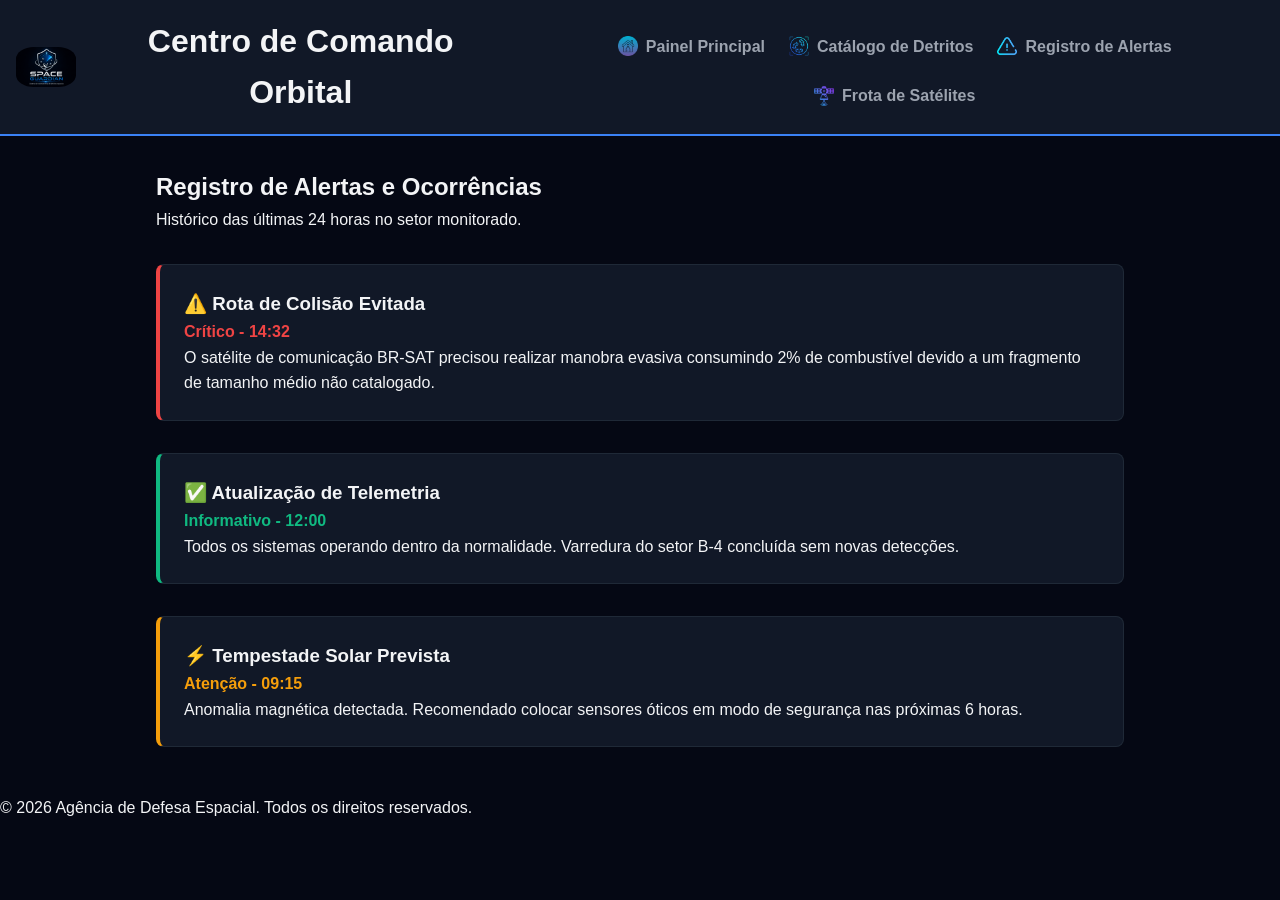
==== alertas.html @ 9598dd78 "REFATORAÇÃO DO SISTEMA COMPLETO" ====
<!DOCTYPE html>
<html lang="pt-BR">
<head>
    <meta charset="UTF-8">
    <meta name="viewport" content="width=device-width, initial-scale=1.0">
    <title>Alertas do Sistema | Sistema Orbital</title>
    <link rel="stylesheet" href="css/styles.css">
</head>
<body>
    <header class="cabecalho-principal">
    <div class="marca">
        <img src="assets/images/Space-guardian-logo.png" alt="Logo da Agência de Defesa Espacial" class="logo-imagem">
        <h1>Centro de Comando Orbital</h1>
    </div>
    
    <nav aria-label="Navegação Completa">
        <ul>
            <li>
                <a href="teste.html">
                    <img src="assets/icons/lar.png" alt="" class="icone-menu" aria-hidden="true">
                    Painel Principal
                </a>
            </li>
            <li>
                <a href="detritos.html">
                    <img src="assets/icons/microscopico.png" alt="" class="icone-menu" aria-hidden="true">
                    Catálogo de Detritos
                </a>
            </li>
            <li>
                <a href="alertas.html">
                    <img src="assets/icons/perigo.png" alt="" class="icone-menu" aria-hidden="true">
                    Registro de Alertas
                </a>
            </li>
            <li>
                <a href="satelites.html">
                    <img src="assets/icons/satelite2.png" alt="" class="icone-menu" aria-hidden="true">
                    Frota de Satélites
                </a>
            </li>
        </ul>
    </nav>
</header>

    <main class="container">
        <h2>Registro de Alertas e Ocorrências</h2>
        <p>Histórico das últimas 24 horas no setor monitorado.</p>
        
        <section class="grid-botoes" style="margin-top: 2rem;">
            <article class="card" style="border-left: 4px solid var(--cor-perigo);">
                <header>
                    <h3>⚠️ Rota de Colisão Evitada</h3>
                    <span class="status-perigo">Crítico - 14:32</span>
                </header>
                <p>O satélite de comunicação BR-SAT precisou realizar manobra evasiva consumindo 2% de combustível devido a um fragmento de tamanho médio não catalogado.</p>
            </article>

            <article class="card" style="border-left: 4px solid var(--cor-sucesso);">
                <header>
                    <h3>✅ Atualização de Telemetria</h3>
                    <span class="status-seguro">Informativo - 12:00</span>
                </header>
                <p>Todos os sistemas operando dentro da normalidade. Varredura do setor B-4 concluída sem novas detecções.</p>
            </article>

            <article class="card" style="border-left: 4px solid #f59e0b;">
                <header>
                    <h3>⚡ Tempestade Solar Prevista</h3>
                    <span style="color: #f59e0b; font-weight: bold;">Atenção - 09:15</span>
                </header>
                <p>Anomalia magnética detectada. Recomendado colocar sensores óticos em modo de segurança nas próximas 6 horas.</p>
            </article>
        </section>
    </main>

    <footer>
        <p>&copy; 2026 Agência de Defesa Espacial. Todos os direitos reservados.</p>
    </footer>
</body>
</html>
---- css/styles.css ----
/* =========================================
   Design Tokens (Variáveis)
   ========================================= */
:root {
    --cor-fundo: #050814;
    --cor-superficie: #111827;
    --cor-texto-principal: #f3f4f6;
    --cor-texto-secundario: #9ca3af;
    
    --cor-primaria: #3b82f6; /* Azul espacial */
    --cor-primaria-hover: #2563eb;
    --cor-sucesso: #10b981; /* Verde */
    --cor-perigo: #ef4444; /* Vermelho alerta */
    
    --fonte-principal: 'Segoe UI', Tahoma, Geneva, Verdana, sans-serif;
    --espacamento-padrao: 1rem;
    --borda-raio: 8px;
}

/* =========================================
   Reset e Tipografia Base
   ========================================= */
* {
    margin: 0;
    padding: 0;
    box-sizing: border-box;
}

body {
    background-color: var(--cor-fundo);
    color: var(--cor-texto-principal);
    font-family: var(--fonte-principal);
    line-height: 1.6;
}

/* =========================================
   Layout do Cabeçalho e Logo
   ========================================= */
.cabecalho-principal {
    background-color: var(--cor-superficie);
    padding: 1rem var(--espacamento-padrao);
    border-bottom: 2px solid var(--cor-primaria);
    
    /* Flexbox para alinhar logo/título com a navegação */
    display: flex;
    flex-direction: column;
    align-items: center;
    gap: 1rem;
}

.marca {
    display: flex;
    align-items: center;
    gap: 1rem; /* Espaçamento entre a logo e o texto h1 */
}

.logo-imagem {
    width: 60px; /* Tamanho da logo - ajuste conforme o seu arquivo */
    height: auto;
    object-fit: contain;
    border-radius: 30%; /* Deixa a logo circular, se for o caso */
}

.cabecalho-principal ul {
    list-style: none;
    display: flex;
    flex-wrap: wrap;
    justify-content: center;
    gap: 1.5rem;
}

.cabecalho-principal a {
    color: var(--cor-texto-secundario);
    text-decoration: none;
    font-weight: bold;
    transition: color 0.3s;
}

.cabecalho-principal a:hover { 
    color: var(--cor-primaria); 
}

/* Responsividade do cabeçalho para telas maiores (Desktop) */
@media (min-width: 768px) {
    .cabecalho-principal {
        flex-direction: row; /* Coloca a marca e o menu lado a lado */
        justify-content: space-between; /* Logo/Título na esquerda, Menu na direita */
        align-items: center; /* Centraliza tudo verticalmente */
    }
    
    .cabecalho-principal ul {
        justify-content: flex-end; /* Garante que os itens do menu fiquem alinhados à direita */
        gap: 2rem; /* Espaçamento entre as opções do menu */
    }
}
/* Estilo dos links do menu */
.cabecalho-principal a {
    color: var(--cor-texto-secundario);
    text-decoration: none;
    font-weight: bold;
    transition: color 0.3s;
    
    /* Adicionando Flexbox para alinhar ícone e texto */
    display: flex;
    align-items: center;
    gap: 0.5rem; /* Espaço entre o ícone e o texto */
}

.cabecalho-principal a:hover { 
    color: var(--cor-primaria); 
}

/* Tamanho e comportamento dos ícones do menu */
.icone-menu {
    width: 20px; /* Ajuste este valor se quiser ícones maiores ou menores */
    height: 20px;
    object-fit: contain; /* Garante que o ícone não fique distorcido */
    transition: opacity 0.3s;
}

/* Efeito visual extra ao passar o mouse */
.cabecalho-principal a:hover .icone-menu {
    opacity: 0.8;
}




.container {
    max-width: 1000px;
    margin: 2rem auto;
    padding: 0 var(--espacamento-padrao);
}

.card {
    background-color: var(--cor-superficie);
    padding: 1.5rem;
    border-radius: var(--borda-raio);
    border: 1px solid #1f2937;
    margin-bottom: 1rem;
}

/* Botões */
.btn {
    padding: 0.75rem 1.5rem;
    border: none;
    border-radius: var(--borda-raio);
    font-weight: bold;
    cursor: pointer;
    transition: background-color 0.3s;
    width: 100%;
}

.btn:disabled {
    opacity: 0.5;
    cursor: not-allowed;
}

.btn-primario { background-color: var(--cor-primaria); color: white; }
.btn-primario:hover:not(:disabled) { background-color: var(--cor-primaria-hover); }

.btn-secundario { background-color: transparent; border: 2px solid var(--cor-primaria); color: var(--cor-primaria); }
.btn-secundario:hover:not(:disabled) { background-color: var(--cor-primaria); color: white; }

.btn-perigo { background-color: var(--cor-perigo); color: white; }
.btn-perigo:hover:not(:disabled) { background-color: #dc2626; }

/* Utilitários de Estado e Formulários */
.oculto { display: none !important; }
.status-seguro { color: var(--cor-sucesso); font-weight: bold; }
.status-perigo { color: var(--cor-perigo); font-weight: bold; animation: piscar 1s infinite; }

input {
    width: 100%;
    padding: 0.75rem;
    margin-bottom: 1rem;
    background-color: var(--cor-fundo);
    border: 1px solid var(--cor-texto-secundario);
    color: var(--cor-texto-principal);
    border-radius: 4px;
}

.mensagem-erro { color: var(--cor-perigo); margin-top: 0.5rem; font-size: 0.9rem; }

/* =========================================
   Layout e Responsividade
   ========================================= */
.cabecalho-principal {
    background-color: var(--cor-superficie);
    padding: 1rem var(--espacamento-padrao);
    text-align: center;
    border-bottom: 2px solid var(--cor-primaria);
}

.cabecalho-principal ul {
    list-style: none;
    display: flex;
    justify-content: center;
    gap: 1.5rem;
    margin-top: 0.5rem;
}

.cabecalho-principal a {
    color: var(--cor-texto-secundario);
    text-decoration: none;
}

.cabecalho-principal a:hover { color: var(--cor-primaria); }

.grid-layout { display: grid; gap: 1rem; }
.grid-botoes { display: flex; gap: 1rem; flex-direction: column; }

@keyframes piscar {
    0% { opacity: 1; }
    50% { opacity: 0.5; }
    100% { opacity: 1; }
}

/* Responsividade do cabeçalho para telas maiores (Desktop) */


/* =========================================
   Estilos de Tabelas (Página de Detritos)
   ========================================= */
.tabela-dados {
    width: 100%;
    border-collapse: collapse;
    margin-top: 1rem;
    color: var(--cor-texto-principal);
}

.tabela-dados th, .tabela-dados td {
    padding: 1rem;
    text-align: left;
    border-bottom: 1px solid #1f2937;
}

.tabela-dados th {
    background-color: #1f2937;
    color: var(--cor-primaria);
    font-weight: bold;
}

.tabela-dados tbody tr:hover {
    background-color: #1a2235;
}

.btn {
    padding: 0.75rem 1.5rem;
    border: none;
    border-radius: var(--borda-raio);
    font-weight: bold;
    cursor: pointer;
    transition: background-color 0.3s;
    width: 100%;
    /* Garante consistência se aplicado em tags <a> */
    display: inline-block;
    text-align: center;
    text-decoration: none;
}
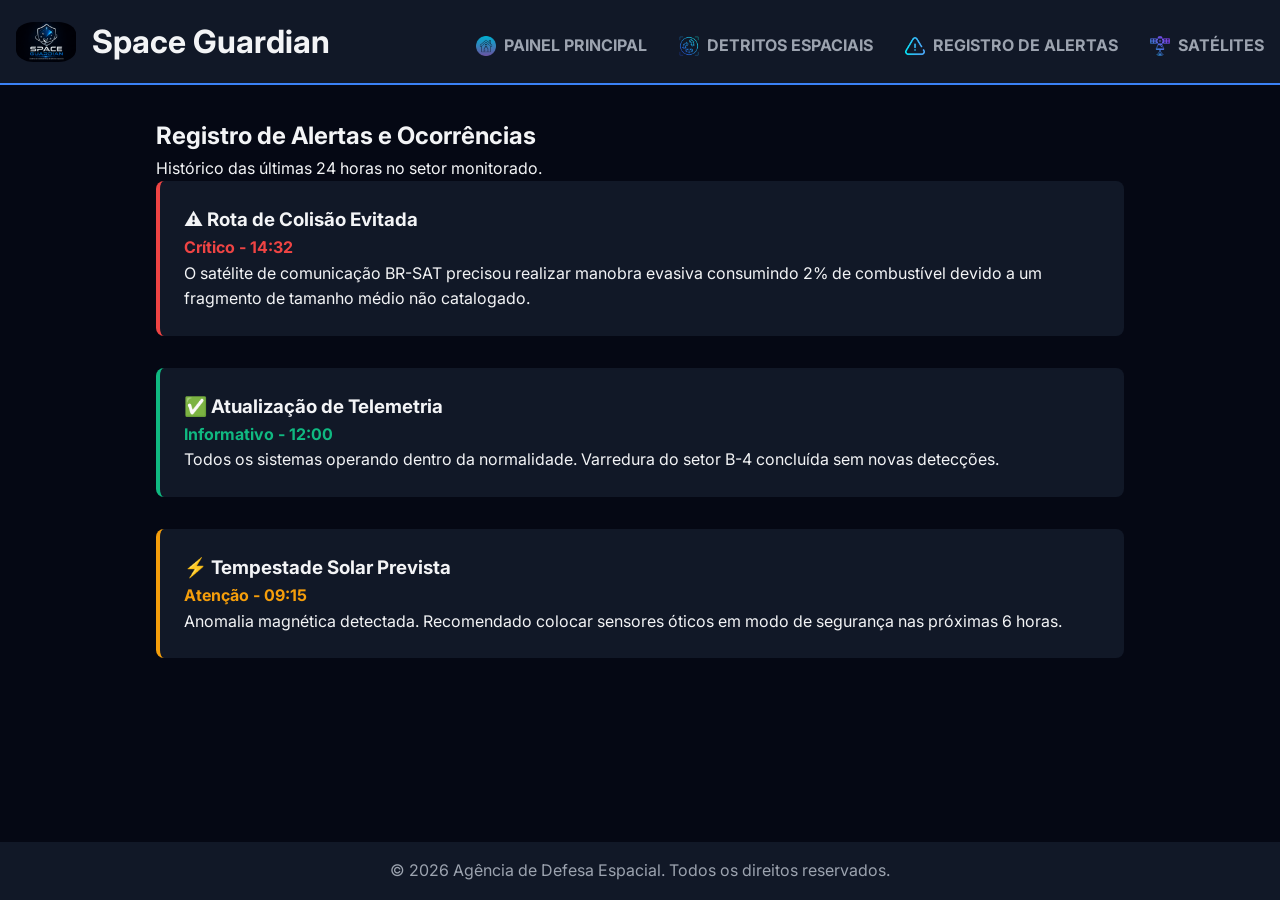
==== commit b84077be: "Ajustes no CSS e HTML" ====
--- a/alertas.html
+++ b/alertas.html
@@ -4,78 +4,107 @@
     <meta charset="UTF-8">
     <meta name="viewport" content="width=device-width, initial-scale=1.0">
     <title>Alertas do Sistema | Sistema Orbital</title>
+
     <link rel="stylesheet" href="css/styles.css">
+    <link rel="icon" type="image/png" href="assets/images/Space-guardian-logo.png">
+
+    <link rel="preconnect" href="https://fonts.googleapis.com">
+    <link rel="preconnect" href="https://fonts.gstatic.com" crossorigin>
+    <link href="https://fonts.googleapis.com/css2?family=Inter:wght@100..900&display=swap" rel="stylesheet">
 </head>
+
 <body>
-    <header class="cabecalho-principal">
+
+<header class="cabecalho-principal">
     <div class="marca">
         <img src="assets/images/Space-guardian-logo.png" alt="Logo da Agência de Defesa Espacial" class="logo-imagem">
-        <h1>Centro de Comando Orbital</h1>
+        <h1>Space Guardian</h1>
     </div>
-    
+
     <nav aria-label="Navegação Completa">
         <ul>
             <li>
-                <a href="teste.html">
-                    <img src="assets/icons/lar.png" alt="" class="icone-menu" aria-hidden="true">
-                    Painel Principal
+                <a href="index.html">
+                    <img src="assets/icons/lar.png" alt="" class="icone-menu">
+                    PAINEL PRINCIPAL
                 </a>
             </li>
+
             <li>
                 <a href="detritos.html">
-                    <img src="assets/icons/microscopico.png" alt="" class="icone-menu" aria-hidden="true">
-                    Catálogo de Detritos
+                    <img src="assets/icons/microscopico.png" alt="" class="icone-menu">
+                    DETRITOS ESPACIAIS
                 </a>
             </li>
+
             <li>
                 <a href="alertas.html">
-                    <img src="assets/icons/perigo.png" alt="" class="icone-menu" aria-hidden="true">
-                    Registro de Alertas
+                    <img src="assets/icons/perigo.png" alt="" class="icone-menu">
+                    REGISTRO DE ALERTAS
                 </a>
             </li>
+
             <li>
                 <a href="satelites.html">
-                    <img src="assets/icons/satelite2.png" alt="" class="icone-menu" aria-hidden="true">
-                    Frota de Satélites
+                    <img src="assets/icons/satelite2.png" alt="" class="icone-menu">
+                    SATÉLITES
                 </a>
             </li>
         </ul>
     </nav>
 </header>
 
-    <main class="container">
-        <h2>Registro de Alertas e Ocorrências</h2>
-        <p>Histórico das últimas 24 horas no setor monitorado.</p>
-        
-        <section class="grid-botoes" style="margin-top: 2rem;">
-            <article class="card" style="border-left: 4px solid var(--cor-perigo);">
-                <header>
-                    <h3>⚠️ Rota de Colisão Evitada</h3>
-                    <span class="status-perigo">Crítico - 14:32</span>
-                </header>
-                <p>O satélite de comunicação BR-SAT precisou realizar manobra evasiva consumindo 2% de combustível devido a um fragmento de tamanho médio não catalogado.</p>
-            </article>
+<main class="container">
 
-            <article class="card" style="border-left: 4px solid var(--cor-sucesso);">
-                <header>
-                    <h3>✅ Atualização de Telemetria</h3>
-                    <span class="status-seguro">Informativo - 12:00</span>
-                </header>
-                <p>Todos os sistemas operando dentro da normalidade. Varredura do setor B-4 concluída sem novas detecções.</p>
-            </article>
+    <h2>Registro de Alertas e Ocorrências</h2>
+    <p>Histórico das últimas 24 horas no setor monitorado.</p>
 
-            <article class="card" style="border-left: 4px solid #f59e0b;">
-                <header>
-                    <h3>⚡ Tempestade Solar Prevista</h3>
-                    <span style="color: #f59e0b; font-weight: bold;">Atenção - 09:15</span>
-                </header>
-                <p>Anomalia magnética detectada. Recomendado colocar sensores óticos em modo de segurança nas próximas 6 horas.</p>
-            </article>
-        </section>
-    </main>
+    <section class="alertas-grid">
 
-    <footer>
-        <p>&copy; 2026 Agência de Defesa Espacial. Todos os direitos reservados.</p>
-    </footer>
+        <article class="card_alertas alerta-critico">
+            <header>
+                <h3>⚠️ Rota de Colisão Evitada</h3>
+                <span class="status-perigo">Crítico - 14:32</span>
+            </header>
+
+            <p>
+                O satélite de comunicação BR-SAT precisou realizar manobra evasiva
+                consumindo 2% de combustível devido a um fragmento de tamanho médio
+                não catalogado.
+            </p>
+        </article>
+
+        <article class="card_alertas alerta-sucesso">
+            <header>
+                <h3>✅ Atualização de Telemetria</h3>
+                <span class="status-seguro">Informativo - 12:00</span>
+            </header>
+
+            <p>
+                Todos os sistemas operando dentro da normalidade.
+                Varredura do setor B-4 concluída sem novas detecções.
+            </p>
+        </article>
+
+        <article class="card_alertas alerta-atencao">
+            <header>
+                <h3>⚡ Tempestade Solar Prevista</h3>
+                <span class="status-atencao">Atenção - 09:15</span>
+            </header>
+
+            <p>
+                Anomalia magnética detectada. Recomendado colocar sensores óticos
+                em modo de segurança nas próximas 6 horas.
+            </p>
+        </article>
+
+    </section>
+
+</main>
+
+<footer>
+    <p>&copy; 2026 Agência de Defesa Espacial. Todos os direitos reservados.</p>
+</footer>
+
 </body>
 </html>
--- a/css/styles.css
+++ b/css/styles.css
@@ -1,64 +1,117 @@
 /* =========================================
-   Design Tokens (Variáveis)
-   ========================================= */
+   1. VARIÁVEIS GLOBAIS
+========================================= */
+
 :root {
     --cor-fundo: #050814;
     --cor-superficie: #111827;
     --cor-texto-principal: #f3f4f6;
     --cor-texto-secundario: #9ca3af;
-    
-    --cor-primaria: #3b82f6; /* Azul espacial */
+
+    --cor-primaria: #3b82f6;
     --cor-primaria-hover: #2563eb;
-    --cor-sucesso: #10b981; /* Verde */
-    --cor-perigo: #ef4444; /* Vermelho alerta */
-    
-    --fonte-principal: 'Segoe UI', Tahoma, Geneva, Verdana, sans-serif;
+    --cor-sucesso: #10b981;
+    --cor-perigo: #ef4444;
+    --cor-atencao: #f59e0b;
+
+    --fonte-principal: 'Inter', sans-serif;
+
     --espacamento-padrao: 1rem;
     --borda-raio: 8px;
 }
 
-/* =========================================
-   Reset e Tipografia Base
-   ========================================= */
+
+/* =========================================
+   2. RESET E BASE
+========================================= */
+
 * {
     margin: 0;
     padding: 0;
     box-sizing: border-box;
 }
 
+html,
 body {
+    min-height: 100vh;
+    margin: 0;
+}
+
+body {
+    display: flex;
+    flex-direction: column;
     background-color: var(--cor-fundo);
     color: var(--cor-texto-principal);
     font-family: var(--fonte-principal);
     line-height: 1.6;
 }
 
-/* =========================================
-   Layout do Cabeçalho e Logo
-   ========================================= */
+main {
+    flex: 1;
+}
+
+
+/* =========================================
+   3. CONTAINER E LAYOUT
+========================================= */
+
+.container {
+    max-width: 1000px;
+    margin: 2rem auto;
+    padding: 0 var(--espacamento-padrao);
+}
+
+.grid-layout {
+    display: grid;
+    gap: 1rem;
+}
+
+.grid-botoes {
+    display: flex;
+    gap: 1rem;
+    flex-direction: column;
+    border: 1px solid var(--cor-perigo);
+}
+
+.divisor {
+    margin: 2rem 0;
+    border-color: #1f2937;
+}
+
+.divisor-linha {
+    margin: 2rem 0;
+    border: none;
+    border-top: 1px solid #1f2937;
+}
+
+
+/* =========================================
+   4. CABEÇALHO E MENU
+========================================= */
+
 .cabecalho-principal {
     background-color: var(--cor-superficie);
     padding: 1rem var(--espacamento-padrao);
     border-bottom: 2px solid var(--cor-primaria);
-    
-    /* Flexbox para alinhar logo/título com a navegação */
+
     display: flex;
     flex-direction: column;
     align-items: center;
     gap: 1rem;
+    text-align: center;
 }
 
 .marca {
     display: flex;
     align-items: center;
-    gap: 1rem; /* Espaçamento entre a logo e o texto h1 */
+    gap: 1rem;
 }
 
 .logo-imagem {
-    width: 60px; /* Tamanho da logo - ajuste conforme o seu arquivo */
+    width: 60px;
     height: auto;
     object-fit: contain;
-    border-radius: 30%; /* Deixa a logo circular, se for o caso */
+    border-radius: 30%;
 }
 
 .cabecalho-principal ul {
@@ -67,6 +120,7 @@
     flex-wrap: wrap;
     justify-content: center;
     gap: 1.5rem;
+    margin-top: 0.5rem;
 }
 
 .cabecalho-principal a {
@@ -74,73 +128,163 @@
     text-decoration: none;
     font-weight: bold;
     transition: color 0.3s;
-}
-
-.cabecalho-principal a:hover { 
-    color: var(--cor-primaria); 
-}
-
-/* Responsividade do cabeçalho para telas maiores (Desktop) */
-@media (min-width: 768px) {
-    .cabecalho-principal {
-        flex-direction: row; /* Coloca a marca e o menu lado a lado */
-        justify-content: space-between; /* Logo/Título na esquerda, Menu na direita */
-        align-items: center; /* Centraliza tudo verticalmente */
-    }
-    
-    .cabecalho-principal ul {
-        justify-content: flex-end; /* Garante que os itens do menu fiquem alinhados à direita */
-        gap: 2rem; /* Espaçamento entre as opções do menu */
-    }
-}
-/* Estilo dos links do menu */
-.cabecalho-principal a {
-    color: var(--cor-texto-secundario);
-    text-decoration: none;
-    font-weight: bold;
-    transition: color 0.3s;
-    
-    /* Adicionando Flexbox para alinhar ícone e texto */
+
     display: flex;
     align-items: center;
-    gap: 0.5rem; /* Espaço entre o ícone e o texto */
-}
-
-.cabecalho-principal a:hover { 
-    color: var(--cor-primaria); 
-}
-
-/* Tamanho e comportamento dos ícones do menu */
+    gap: 0.5rem;
+}
+
+.cabecalho-principal a:hover {
+    color: var(--cor-primaria);
+}
+
 .icone-menu {
-    width: 20px; /* Ajuste este valor se quiser ícones maiores ou menores */
+    width: 20px;
     height: 20px;
-    object-fit: contain; /* Garante que o ícone não fique distorcido */
+    object-fit: contain;
     transition: opacity 0.3s;
 }
 
-/* Efeito visual extra ao passar o mouse */
 .cabecalho-principal a:hover .icone-menu {
     opacity: 0.8;
 }
 
 
-
-
-.container {
-    max-width: 1000px;
-    margin: 2rem auto;
-    padding: 0 var(--espacamento-padrao);
-}
+/* =========================================
+   5. CARDS GERAIS
+========================================= */
 
 .card {
     background-color: var(--cor-superficie);
     padding: 1.5rem;
     border-radius: var(--borda-raio);
-    border: 1px solid #1f2937;
-    margin-bottom: 1rem;
-}
-
-/* Botões */
+    border: 1px solid var(--cor-primaria);
+    margin-bottom: 1rem;
+}
+
+.card-sistema {
+    border-top-width: 3px;
+    border-top-style: solid;
+}
+
+.card-detritos {
+    border: 1px solid var(--cor-primaria);
+}
+
+.card-alertas {
+    border: 1px solid var(--cor-perigo);
+}
+
+.card-satelites {
+    border: 1px solid var(--cor-sucesso);
+}
+
+.descricao-card {
+    color: var(--cor-texto-secundario);
+    margin-bottom: 1rem;
+    font-size: 0.9rem;
+}
+
+.link-card {
+    display: inline-block;
+    text-align: center;
+    text-decoration: none;
+}
+
+.titulo-navegacao {
+    margin: 2rem 0 1rem;
+}
+
+
+/* =========================================
+   6. CARDS DE ALERTAS
+========================================= */
+
+.alertas-grid {
+    display: grid;
+    gap: 1rem;
+}
+
+.card_alertas {
+    background-color: var(--cor-superficie);
+    padding: 1.5rem;
+    border-radius: var(--borda-raio);
+    margin-bottom: 1rem;
+    transition: 0.3s ease;
+}
+
+.card_alertas:hover {
+    transform: translateY(-5px);
+    box-shadow: 0 12px 24px rgba(0, 0, 0, 0.2);
+}
+
+.alerta-critico {
+    border-left: 4px solid var(--cor-perigo);
+}
+
+.alerta-sucesso {
+    border-left: 4px solid var(--cor-sucesso);
+}
+
+.alerta-atencao {
+    border-left: 4px solid var(--cor-atencao);
+}
+
+
+/* =========================================
+   7. CARDS DE SATÉLITES
+========================================= */
+
+.card_status {
+    background-color: var(--cor-superficie);
+    padding: 1.5rem;
+    border-radius: var(--borda-raio);
+}
+
+.painel-status {
+    border-left: 4px solid var(--cor-primaria);
+}
+
+.painel_meteoro {
+    border-left: 4px solid var(--cor-perigo);
+}
+
+
+/* =========================================
+   8. CARD DE EVACUAÇÃO
+========================================= */
+
+.card-evacuacao {
+    background-color: var(--cor-superficie);
+    padding: 1.5rem;
+    border-radius: var(--borda-raio);
+    border: 1px solid var(--cor-perigo);
+    margin-bottom: 1rem;
+}
+
+.descricao-evacuacao {
+    margin-bottom: 1rem;
+    color: var(--cor-texto-secundario);
+}
+
+.painel-alerta {
+    margin-top: 1.5rem;
+    background-color: #450a0a;
+    padding: 1rem;
+    border-radius: 8px;
+}
+
+.contador-texto {
+    font-size: 1.5rem;
+    text-align: center;
+    margin-bottom: 1rem;
+}
+
+
+/* =========================================
+   9. BOTÕES
+========================================= */
+
 .btn {
     padding: 0.75rem 1.5rem;
     border: none;
@@ -149,6 +293,10 @@
     cursor: pointer;
     transition: background-color 0.3s;
     width: 100%;
+
+    display: inline-block;
+    text-align: center;
+    text-decoration: none;
 }
 
 .btn:disabled {
@@ -156,19 +304,43 @@
     cursor: not-allowed;
 }
 
-.btn-primario { background-color: var(--cor-primaria); color: white; }
-.btn-primario:hover:not(:disabled) { background-color: var(--cor-primaria-hover); }
-
-.btn-secundario { background-color: transparent; border: 2px solid var(--cor-primaria); color: var(--cor-primaria); }
-.btn-secundario:hover:not(:disabled) { background-color: var(--cor-primaria); color: white; }
-
-.btn-perigo { background-color: var(--cor-perigo); color: white; }
-.btn-perigo:hover:not(:disabled) { background-color: #dc2626; }
-
-/* Utilitários de Estado e Formulários */
-.oculto { display: none !important; }
-.status-seguro { color: var(--cor-sucesso); font-weight: bold; }
-.status-perigo { color: var(--cor-perigo); font-weight: bold; animation: piscar 1s infinite; }
+.btn-primario {
+    background-color: var(--cor-primaria);
+    color: white;
+}
+
+.btn-primario:hover:not(:disabled) {
+    background-color: var(--cor-primaria-hover);
+}
+
+.btn-secundario {
+    background-color: rgba(139, 135, 135, 0.466);
+    opacity: 0.5;
+    border: 2px solid var(--cor-primaria);
+    color: white;
+    font-size: 1rem;
+}
+
+.btn-secundario:hover:not(:disabled) {
+    background-color: var(--cor-primaria);
+    color: white;
+    opacity: 1;
+}
+
+.btn-perigo {
+    background-color: var(--cor-perigo);
+    color: white;
+    font-size: 1rem;
+}
+
+.btn-perigo:hover:not(:disabled) {
+    background-color: #dc2626;
+}
+
+
+/* =========================================
+   10. FORMULÁRIOS
+========================================= */
 
 input {
     width: 100%;
@@ -180,48 +352,17 @@
     border-radius: 4px;
 }
 
-.mensagem-erro { color: var(--cor-perigo); margin-top: 0.5rem; font-size: 0.9rem; }
-
-/* =========================================
-   Layout e Responsividade
-   ========================================= */
-.cabecalho-principal {
-    background-color: var(--cor-superficie);
-    padding: 1rem var(--espacamento-padrao);
-    text-align: center;
-    border-bottom: 2px solid var(--cor-primaria);
-}
-
-.cabecalho-principal ul {
-    list-style: none;
-    display: flex;
-    justify-content: center;
-    gap: 1.5rem;
+.mensagem-erro {
+    color: var(--cor-perigo);
     margin-top: 0.5rem;
-}
-
-.cabecalho-principal a {
-    color: var(--cor-texto-secundario);
-    text-decoration: none;
-}
-
-.cabecalho-principal a:hover { color: var(--cor-primaria); }
-
-.grid-layout { display: grid; gap: 1rem; }
-.grid-botoes { display: flex; gap: 1rem; flex-direction: column; }
-
-@keyframes piscar {
-    0% { opacity: 1; }
-    50% { opacity: 0.5; }
-    100% { opacity: 1; }
-}
-
-/* Responsividade do cabeçalho para telas maiores (Desktop) */
-
-
-/* =========================================
-   Estilos de Tabelas (Página de Detritos)
-   ========================================= */
+    font-size: 0.9rem;
+}
+
+
+/* =========================================
+   11. TABELA DE DETRITOS
+========================================= */
+
 .tabela-dados {
     width: 100%;
     border-collapse: collapse;
@@ -229,7 +370,8 @@
     color: var(--cor-texto-principal);
 }
 
-.tabela-dados th, .tabela-dados td {
+.tabela-dados th,
+.tabela-dados td {
     padding: 1rem;
     text-align: left;
     border-bottom: 1px solid #1f2937;
@@ -245,17 +387,136 @@
     background-color: #1a2235;
 }
 
-.btn {
-    padding: 0.75rem 1.5rem;
+
+/* =========================================
+   12. STATUS E UTILITÁRIOS
+========================================= */
+
+.oculto {
+    display: none !important;
+}
+
+.status-seguro {
+    color: var(--cor-sucesso);
+    font-weight: bold;
+}
+
+.status-perigo {
+    color: var(--cor-perigo);
+    font-weight: bold;
+    animation: piscar 1s infinite;
+}
+
+.status-atencao {
+    color: var(--cor-atencao);
+    font-weight: 700;
+}
+
+
+/* =========================================
+   13. TERMINAL
+========================================= */
+
+.terminal-container {
+    background-color: #000000;
+    border: 1px solid var(--cor-primaria);
+    font-family: monospace;
+}
+
+.terminal-header {
+    border-bottom: 1px solid #1f2937;
+    padding-bottom: 0.5rem;
+    margin-bottom: 1rem;
+}
+
+.terminal-header h3 {
+    color: var(--cor-sucesso);
+    font-size: 1rem;
+    margin: 0;
+}
+
+.terminal-output {
+    height: 150px;
+    overflow-y: auto;
+    margin-bottom: 1rem;
+    color: var(--cor-sucesso);
+    font-size: 0.9rem;
+}
+
+.terminal-output p {
+    margin-bottom: 4px;
+}
+
+.terminal-input-area {
+    display: flex;
+    gap: 0.5rem;
+    align-items: center;
+}
+
+.terminal-prompt {
+    color: var(--cor-sucesso);
+    font-weight: bold;
+}
+
+.terminal-input {
+    flex: 1;
+    background: transparent;
     border: none;
-    border-radius: var(--borda-raio);
-    font-weight: bold;
-    cursor: pointer;
-    transition: background-color 0.3s;
-    width: 100%;
-    /* Garante consistência se aplicado em tags <a> */
-    display: inline-block;
+    color: var(--cor-sucesso);
+    font-family: monospace;
+    outline: none;
+    font-size: 0.9rem;
+    padding: 0;
+    margin: 0;
+}
+
+
+/* =========================================
+   14. RODAPÉ
+========================================= */
+
+footer {
+    margin-top: auto;
     text-align: center;
-    text-decoration: none;
-}
-
+    align-items: auto;
+    padding: 1rem;
+    background-color: var(--cor-superficie);
+    color: var(--cor-texto-secundario);
+}
+
+
+/* =========================================
+   15. ANIMAÇÕES
+========================================= */
+
+@keyframes piscar {
+    0% {
+        opacity: 1;
+    }
+
+    50% {
+        opacity: 0.5;
+    }
+
+    100% {
+        opacity: 1;
+    }
+}
+
+
+/* =========================================
+   16. RESPONSIVIDADE
+========================================= */
+
+@media (min-width: 768px) {
+    .cabecalho-principal {
+        flex-direction: row;
+        justify-content: space-between;
+        align-items: center;
+    }
+
+    .cabecalho-principal ul {
+        justify-content: flex-end;
+        gap: 2rem;
+    }
+}
